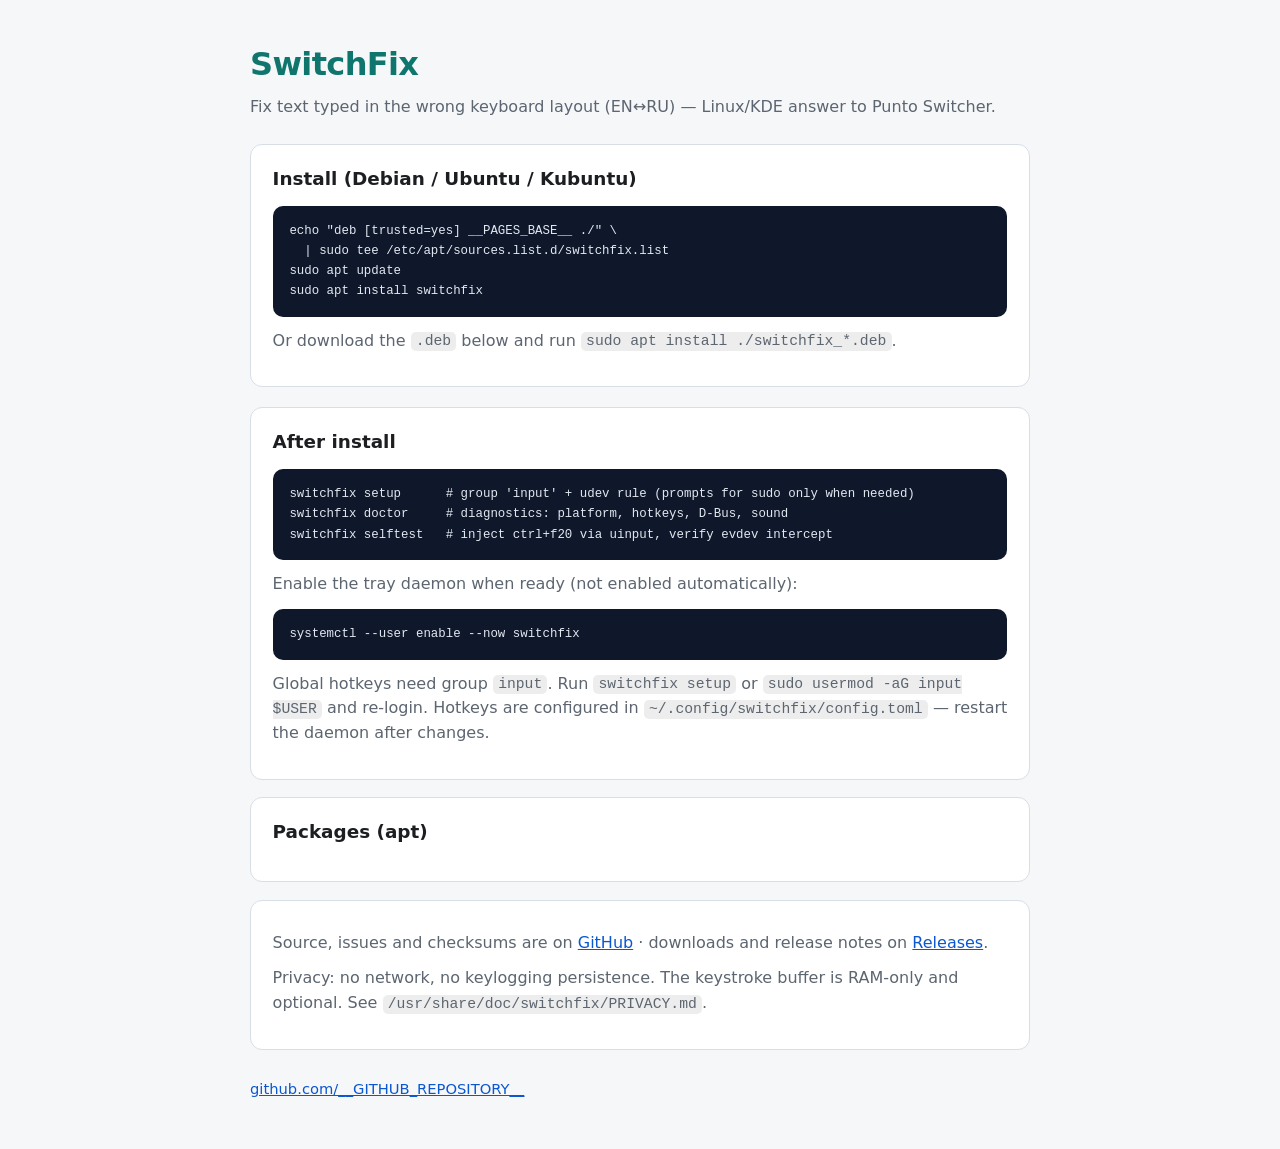
==== pages/index.html @ 9f803098 "1" ====
<!DOCTYPE html>
<html lang="en">
<head>
  <meta charset="utf-8">
  <meta name="viewport" content="width=device-width, initial-scale=1">
  <title>SwitchFix — apt repository</title>
  <link rel="stylesheet" href="style.css">
</head>
<body>
  <main class="wrap">
    <header>
      <h1>SwitchFix</h1>
      <p class="tagline">Fix text typed in the wrong keyboard layout (EN↔RU) — Linux/KDE answer to Punto Switcher.</p>
    </header>

    <section class="intro">
      <h2>Install (Debian / Ubuntu / Kubuntu)</h2>
      <pre><code>echo "deb [trusted=yes] __PAGES_BASE__ ./" \
  | sudo tee /etc/apt/sources.list.d/switchfix.list
sudo apt update
sudo apt install switchfix</code></pre>
      <p class="muted">Or download the <code>.deb</code> below and run
        <code>sudo apt install ./switchfix_*.deb</code>.</p>
    </section>

    <section>
      <h2>After install</h2>
      <pre><code>switchfix setup      # group 'input' + udev rule (prompts for sudo only when needed)
switchfix doctor     # diagnostics: platform, hotkeys, D-Bus, sound
switchfix selftest   # inject ctrl+f20 via uinput, verify evdev intercept</code></pre>
      <p class="muted">Enable the tray daemon when ready (not enabled automatically):</p>
      <pre><code>systemctl --user enable --now switchfix</code></pre>
      <p class="muted">Global hotkeys need group <code>input</code>. Run
        <code>switchfix setup</code> or <code>sudo usermod -aG input $USER</code>
        and re-login. Hotkeys are configured in
        <code>~/.config/switchfix/config.toml</code> — restart the daemon after changes.</p>
    </section>

    <section>
      <h2>Packages (apt)</h2>
      <!-- PACKAGES -->
    </section>

    <section>
      <p class="muted">Source, issues and checksums are on
        <a href="https://github.com/__GITHUB_REPOSITORY__">GitHub</a> ·
        downloads and release notes on
        <a href="https://github.com/__GITHUB_REPOSITORY__/releases">Releases</a>.</p>
      <p class="muted">Privacy: no network, no keylogging persistence. The keystroke buffer is
        RAM-only and optional. See <code>/usr/share/doc/switchfix/PRIVACY.md</code>.</p>
    </section>

    <footer>
      <a href="https://github.com/__GITHUB_REPOSITORY__">github.com/__GITHUB_REPOSITORY__</a>
    </footer>
  </main>
</body>
</html>
---- pages/style.css ----
:root {
  color-scheme: light dark;
  --bg: #f6f7f9;
  --fg: #1c1e21;
  --muted: #5c6570;
  --card: #ffffff;
  --border: #d8dee6;
  --accent: #0b57d0;
  --brand: #0f766e;
  --code-bg: #0f172a;
  --code-fg: #e2e8f0;
}

@media (prefers-color-scheme: dark) {
  :root {
    --bg: #0f141a;
    --fg: #e8eaed;
    --muted: #9aa4b2;
    --card: #171d25;
    --border: #2a3441;
    --accent: #7ab0ff;
    --brand: #5eead4;
    --code-bg: #0b1220;
    --code-fg: #dbe7ff;
  }
}

* { box-sizing: border-box; }

body {
  margin: 0;
  font: 16px/1.55 system-ui, -apple-system, "Segoe UI", Roboto, sans-serif;
  background: var(--bg);
  color: var(--fg);
}

.wrap {
  max-width: 820px;
  margin: 0 auto;
  padding: 2.5rem 1.25rem 3rem;
}

header h1 {
  margin: 0 0 .35rem;
  font-size: 2rem;
  letter-spacing: -0.02em;
  color: var(--brand);
}

.tagline {
  margin: 0 0 1.5rem;
  color: var(--muted);
}

section {
  background: var(--card);
  border: 1px solid var(--border);
  border-radius: 12px;
  padding: 1.25rem 1.35rem 1.4rem;
  margin-bottom: 1.1rem;
}

.intro { margin-bottom: 1.25rem; }

h2 {
  margin: 0 0 .75rem;
  font-size: 1.15rem;
}

p { margin: .65rem 0; }

a { color: var(--accent); }

pre {
  margin: .75rem 0;
  padding: 0.95rem 1.05rem;
  background: var(--code-bg);
  color: var(--code-fg);
  border-radius: 10px;
  overflow-x: auto;
  font: 13.5px/1.5 ui-monospace, SFMono-Regular, Menlo, Consolas, monospace;
}

code {
  font: 0.92em ui-monospace, SFMono-Regular, Menlo, Consolas, monospace;
}

p code, li code {
  background: rgba(127, 127, 127, 0.14);
  padding: 0.1em 0.35em;
  border-radius: 5px;
}

ul.packages {
  list-style: none;
  padding: 0;
  margin: 0.75rem 0;
}

ul.packages li {
  display: flex;
  flex-wrap: wrap;
  gap: 0.35rem 0.75rem;
  align-items: baseline;
  padding: 0.55rem 0.7rem;
  border: 1px solid var(--border);
  border-radius: 8px;
  margin-bottom: 0.45rem;
}

ul.packages .name {
  font-family: ui-monospace, SFMono-Regular, Menlo, Consolas, monospace;
  font-size: 0.88rem;
  word-break: break-all;
}

ul.packages .meta {
  color: var(--muted);
  font-size: 0.82rem;
  margin-left: auto;
  white-space: nowrap;
}

.muted { color: var(--muted); }

footer {
  margin-top: 1.75rem;
  color: var(--muted);
  font-size: 0.92rem;
}
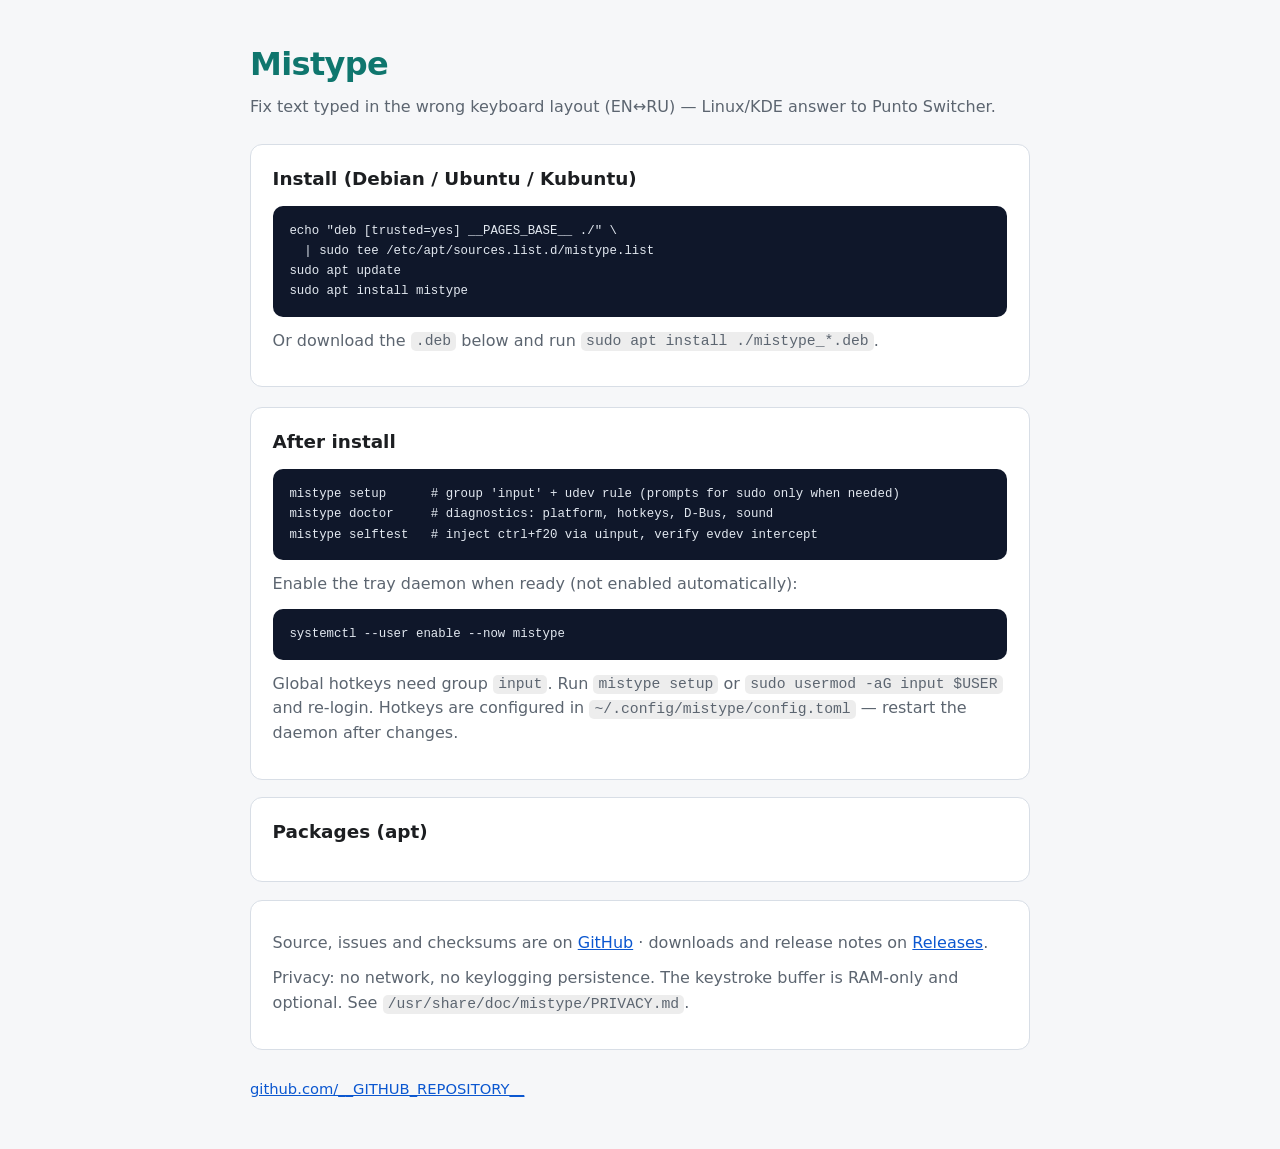
==== commit 556c63fc: "chore!: rename SwitchFix → Mistype (2.0.0) Binary, crates, config dir, deb package, systemd, plasmoi" ====
--- a/pages/index.html
+++ b/pages/index.html
@@ -3,37 +3,37 @@
 <head>
   <meta charset="utf-8">
   <meta name="viewport" content="width=device-width, initial-scale=1">
-  <title>SwitchFix — apt repository</title>
+  <title>Mistype — apt repository</title>
   <link rel="stylesheet" href="style.css">
 </head>
 <body>
   <main class="wrap">
     <header>
-      <h1>SwitchFix</h1>
+      <h1>Mistype</h1>
       <p class="tagline">Fix text typed in the wrong keyboard layout (EN↔RU) — Linux/KDE answer to Punto Switcher.</p>
     </header>
 
     <section class="intro">
       <h2>Install (Debian / Ubuntu / Kubuntu)</h2>
       <pre><code>echo "deb [trusted=yes] __PAGES_BASE__ ./" \
-  | sudo tee /etc/apt/sources.list.d/switchfix.list
+  | sudo tee /etc/apt/sources.list.d/mistype.list
 sudo apt update
-sudo apt install switchfix</code></pre>
+sudo apt install mistype</code></pre>
       <p class="muted">Or download the <code>.deb</code> below and run
-        <code>sudo apt install ./switchfix_*.deb</code>.</p>
+        <code>sudo apt install ./mistype_*.deb</code>.</p>
     </section>
 
     <section>
       <h2>After install</h2>
-      <pre><code>switchfix setup      # group 'input' + udev rule (prompts for sudo only when needed)
-switchfix doctor     # diagnostics: platform, hotkeys, D-Bus, sound
-switchfix selftest   # inject ctrl+f20 via uinput, verify evdev intercept</code></pre>
+      <pre><code>mistype setup      # group 'input' + udev rule (prompts for sudo only when needed)
+mistype doctor     # diagnostics: platform, hotkeys, D-Bus, sound
+mistype selftest   # inject ctrl+f20 via uinput, verify evdev intercept</code></pre>
       <p class="muted">Enable the tray daemon when ready (not enabled automatically):</p>
-      <pre><code>systemctl --user enable --now switchfix</code></pre>
+      <pre><code>systemctl --user enable --now mistype</code></pre>
       <p class="muted">Global hotkeys need group <code>input</code>. Run
-        <code>switchfix setup</code> or <code>sudo usermod -aG input $USER</code>
+        <code>mistype setup</code> or <code>sudo usermod -aG input $USER</code>
         and re-login. Hotkeys are configured in
-        <code>~/.config/switchfix/config.toml</code> — restart the daemon after changes.</p>
+        <code>~/.config/mistype/config.toml</code> — restart the daemon after changes.</p>
     </section>
 
     <section>
@@ -47,7 +47,7 @@
         downloads and release notes on
         <a href="https://github.com/__GITHUB_REPOSITORY__/releases">Releases</a>.</p>
       <p class="muted">Privacy: no network, no keylogging persistence. The keystroke buffer is
-        RAM-only and optional. See <code>/usr/share/doc/switchfix/PRIVACY.md</code>.</p>
+        RAM-only and optional. See <code>/usr/share/doc/mistype/PRIVACY.md</code>.</p>
     </section>
 
     <footer>
